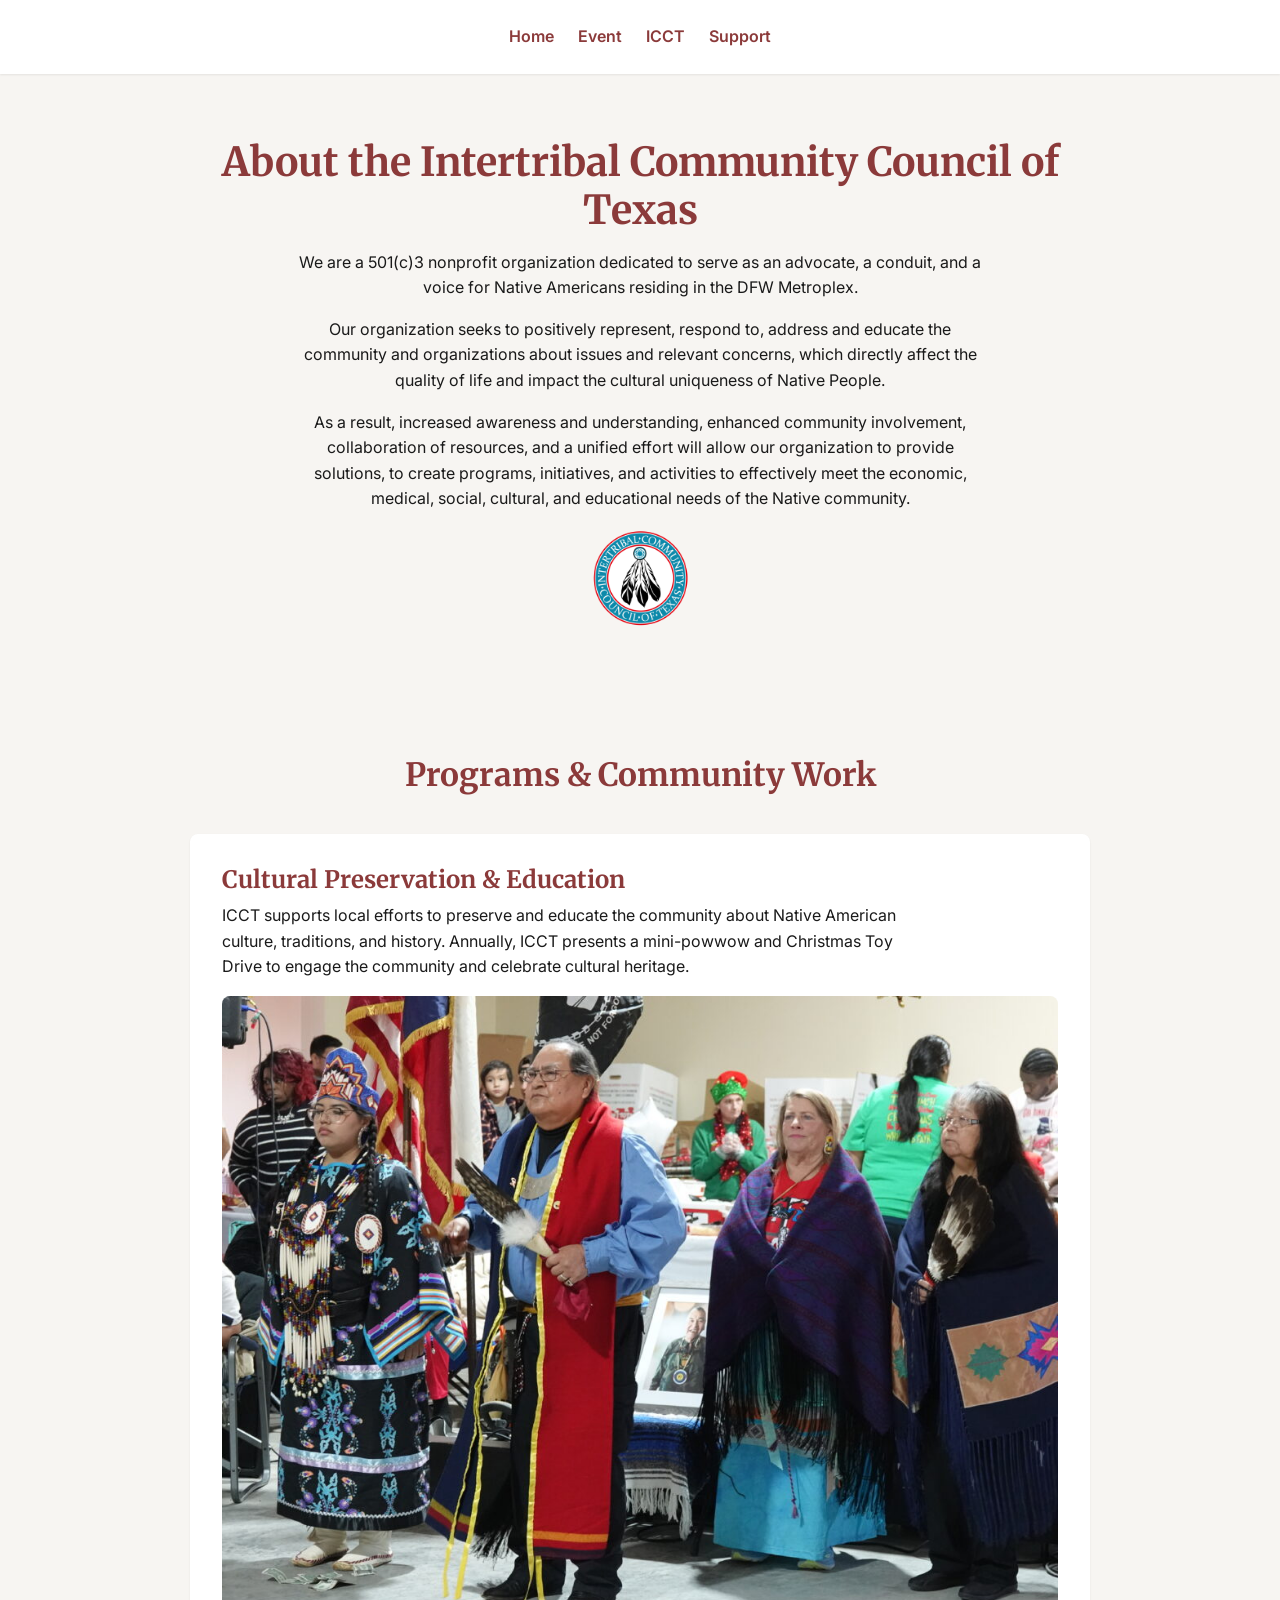
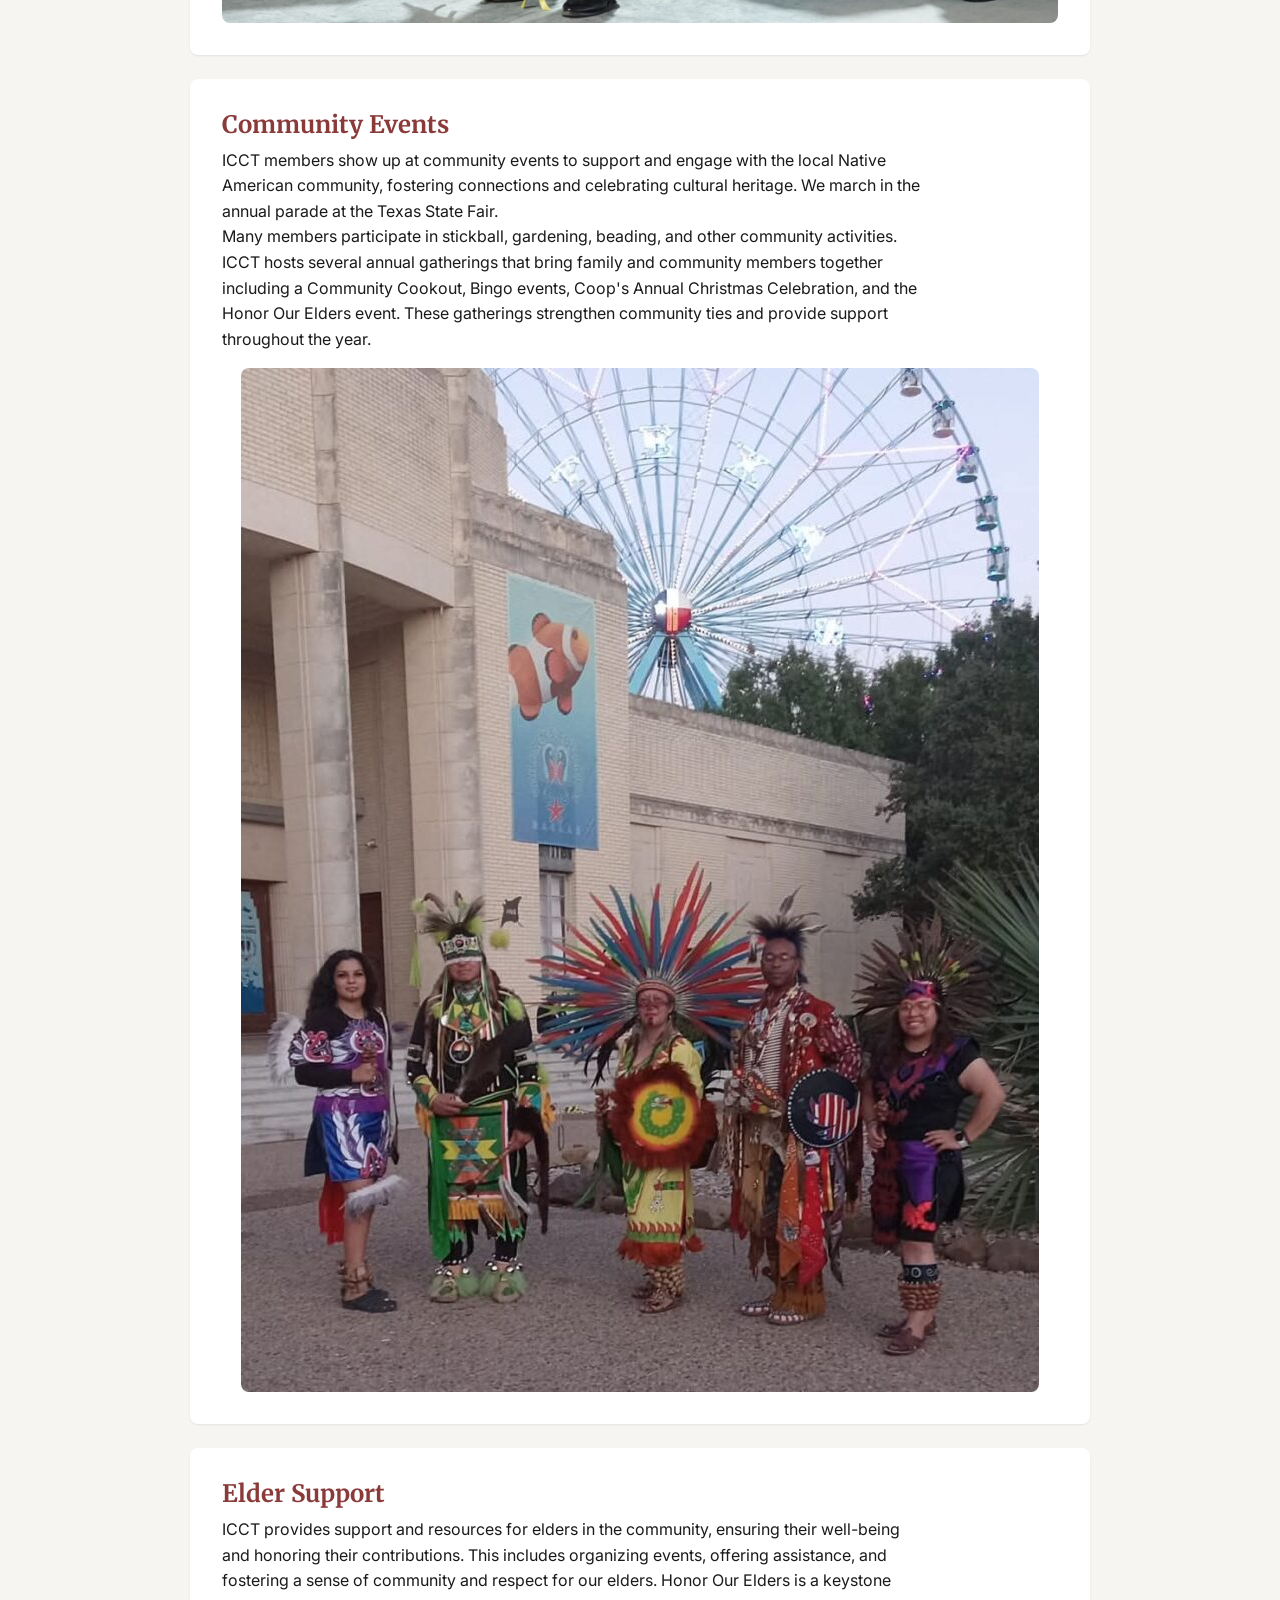
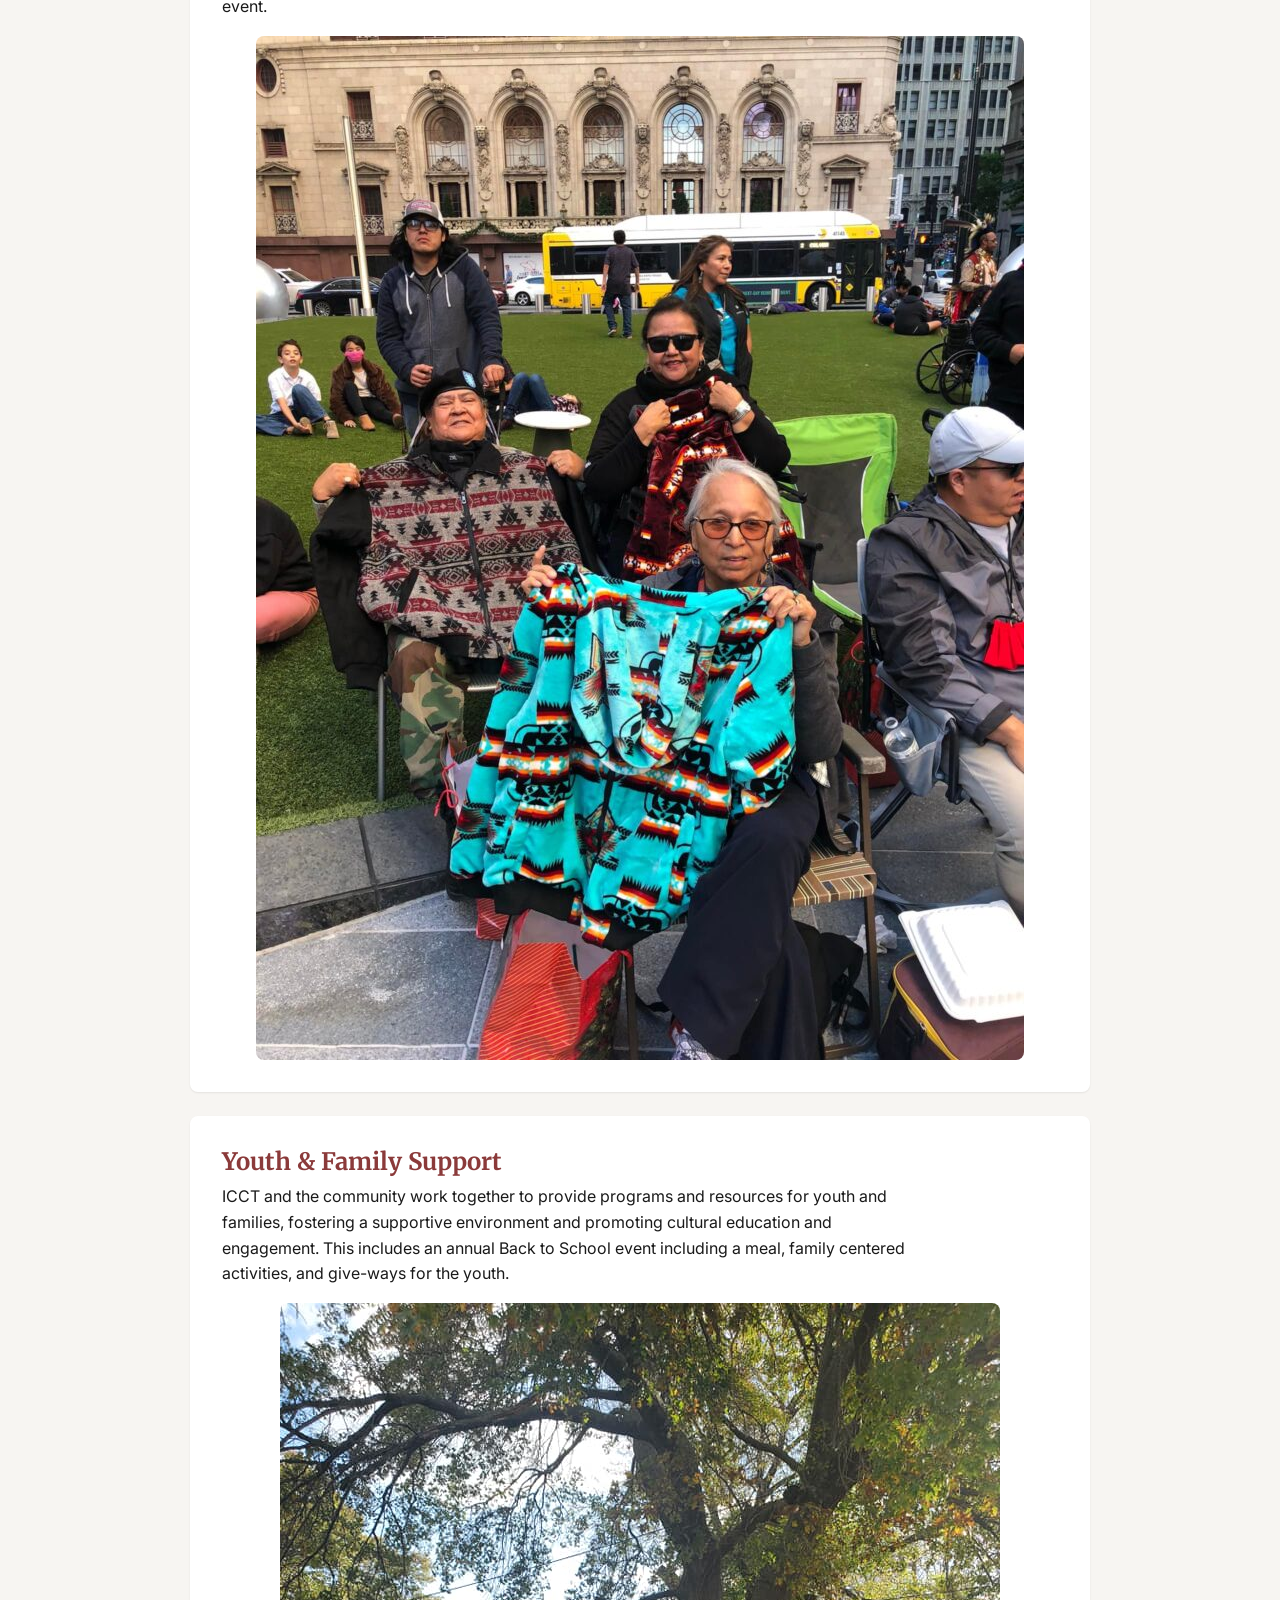
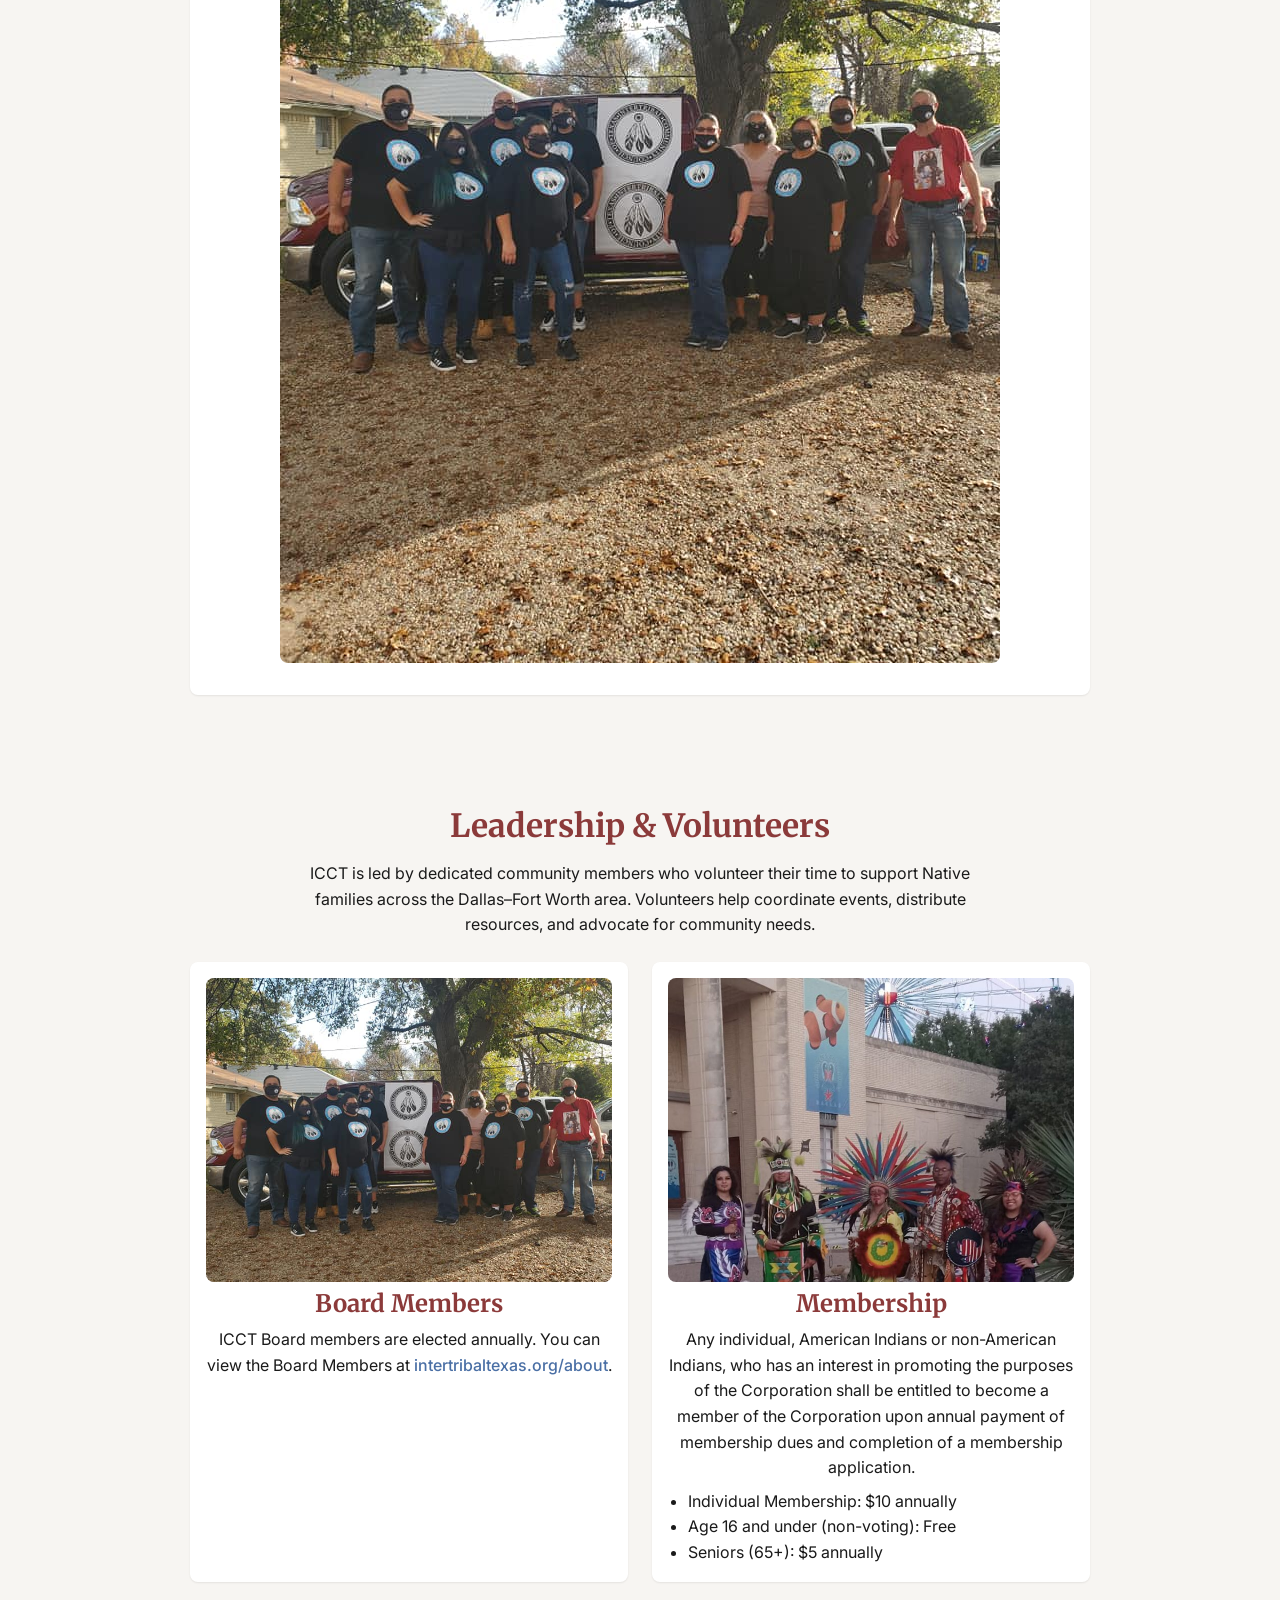
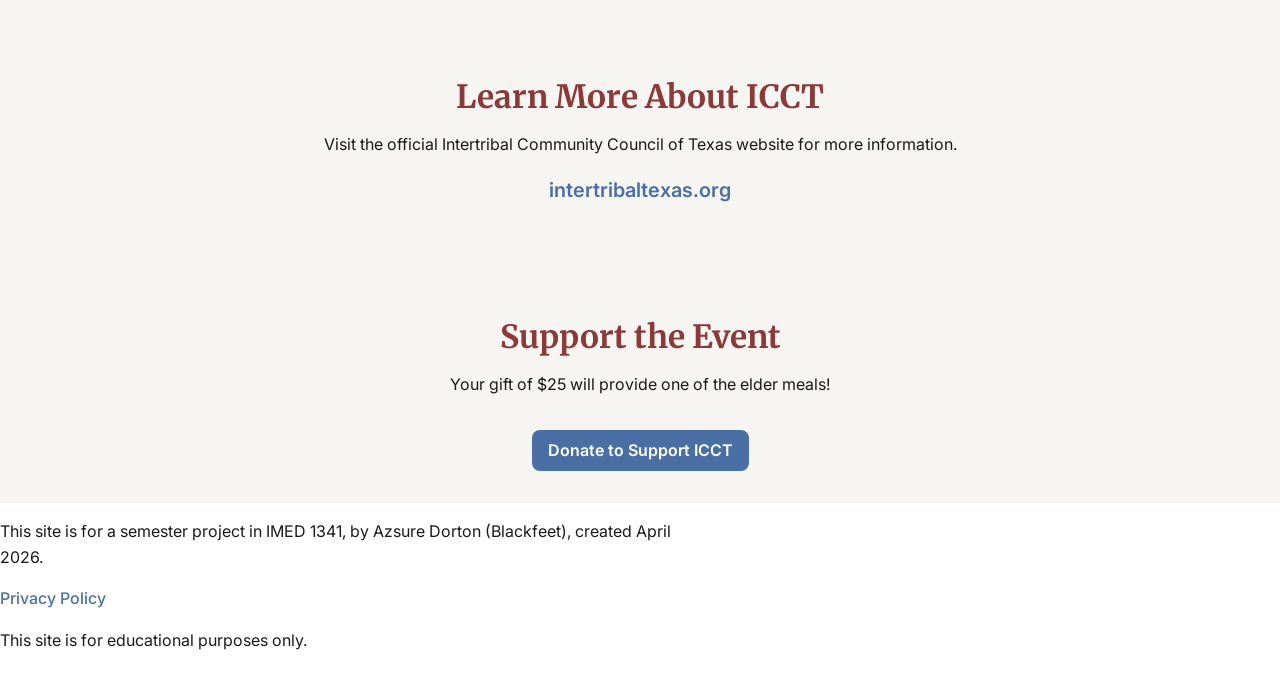
==== about.html @ c4eab3f7 "Add files via upload" ====
<!DOCTYPE html>
<html lang="en">
<head>
    <meta charset="UTF-8">
    <meta name="viewport" content="width=device-width, initial-scale=1.0">
    <title>About ICCT</title>
    <link rel="icon" type="image/png" href="LOGO.png">
    <link rel="preconnect" href="https://fonts.googleapis.com">
    <link rel="preconnect" href="https://fonts.gstatic.com" crossorigin>
    <link href="https://fonts.googleapis.com/css2?family=Inter:wght@400;500;600;700&family=Merriweather:wght@400;700&display=swap" rel="stylesheet">
    <link rel="stylesheet" href="CSS/base.css">
    <link rel="stylesheet" href="CSS/site.css">
</head>
<body>
    <header>
        <nav>
            <!-- Home | Event | ICCT | Support -->
            <ul>
                <li><a href="index.html">Home</a></li>
                <li><a href="event.html">Event</a></li>
                <li><a href="about.html">ICCT</a></li>
                <li><a href="https://intertribaltexas.org/donate-to-icct/" target="_blank" rel="noopener noreferrer">Support</a></li>
            </ul>
        </nav>
    </header>
    <main>
        <section id="mission" class="fade-in">
            <!-- ICCT mission statement -->
            <h1>About the Intertribal Community Council of Texas</h1>
            <p>We are a 501(c)3 nonprofit organization dedicated to serve as an advocate, a conduit, and a voice for Native Americans residing in the DFW Metroplex. <br> </p>

            <p>Our organization seeks to positively represent, respond to, address and educate the community and organizations about issues and relevant concerns, which directly affect the quality of life and impact the cultural uniqueness of Native People.<br></p>

            <p>As a result, increased awareness and understanding, enhanced community involvement, collaboration of resources, and a unified effort will allow our organization to provide solutions, to create programs, initiatives, and activities to effectively meet the economic, medical, social, cultural, and educational needs of the Native community.</p>

            <img src="LOGO.png" alt="Intertribal Community Council of Texas logo.">
        </section>

        <section id="programs" class="fade-in">
            <!-- brief history of ICCT -->
            <h2>Programs & Community Work</h2>

            <article>
                <h3>Cultural Preservation & Education</h3>
                <p>ICCT supports local efforts to preserve and educate the community about Native American culture, traditions, and history. Annually, ICCT presents a mini-powwow and Christmas Toy Drive to engage the community and celebrate cultural heritage.</p>
                <img src="Photos/powwow.jpg" alt="Powwow dancers performing in traditional regalia at a community event.">
            </article>

            <article>
                <h3>Community Events</h3>
                <p>ICCT members show up at community events to support and engage with the local Native American community, fostering connections and celebrating cultural heritage. We march in the annual parade at the Texas State Fair. <br>
                Many members participate in stickball, gardening, beading, and other community activities.<br>
                ICCT hosts several annual gatherings that bring family and community members together including a Community Cookout, Bingo events, Coop's Annual Christmas Celebration, and the Honor Our Elders event. These gatherings strengthen community ties and provide support throughout the year.</p>
                <img src="Photos/regalia.jpg" alt="ICCT community members wearing traditional regalia during a cultural celebration.">
            </article>

            <article>
                <h3>Elder Support</h3>
                <p>ICCT provides support and resources for elders in the community, ensuring their well-being and honoring their contributions. This includes organizing events, offering assistance, and fostering a sense of community and respect for our elders. Honor Our Elders is a keystone event.</p>
                <img src="Photos/blankers.jpg" alt="ICCT volunteer presenting gifts to an American Indian elder.">
            </article>

            <article>
                <h3>Youth & Family Support</h3>
                <p>ICCT and the community work together to provide programs and resources for youth and families, fostering a supportive environment and promoting cultural education and engagement. This includes an annual Back to School event including a meal, family centered activities, and give-ways for the youth.</p>
                <img src="Photos/volutneers.jpg" alt="ICCT members holding the Intertribal Community Council of Texas banner at a community event.">
            </article>

        </section>
        <section id="leadership" class="fade-in">
            <!-- statistics or stories about ICCT's impact -->
            <h2>Leadership & Volunteers</h2>
            <p>ICCT is led by dedicated community members who volunteer their time to support Native families across the Dallas–Fort Worth area. Volunteers help coordinate events, distribute resources, and advocate for community needs.</p>

            <div class="card-container">

                <article class="card">
                    <img src="Photos/volutneers.jpg" alt="ICCT volunteers wearing matching shirts while assisting at a community event.">
                    <h3>Board Members</h3>
                    <p>ICCT Board members are elected annually. You can view the Board Members at <a href="https://intertribaltexas.org/about/" target="_blank" rel="noopener noreferrer">intertribaltexas.org/about</a>.</p> 
                </article>

                <article class="card">
                    <img src="Photos/regalia.jpg" alt="ICCT community members wearing traditional regalia during a cultural celebration.">
                    <h3>Membership</h3>
                    <p>Any individual, American Indians or non-American Indians, who has an interest in promoting the purposes of the Corporation shall be entitled to become a member of the Corporation upon annual payment of membership dues and completion of a membership application. <br>  </p>
                    <ul>
                        <li>Individual Membership: $10 annually</li>
                        <li>Age 16 and under (non-voting): Free</li>
                        <li>Seniors (65+): $5 annually</li>
                    </ul>
              
                </article>

            </div>
        </section>

        <section id="external-link" class="fade-in">
            <!-- link to intertribaltexas.org -->
            <h2>Learn More About ICCT</h2>
            <p>Visit the official Intertribal Community Council of Texas website for more information.</p>
            <a href="https://intertribaltexas.org/" target="_blank" rel="noopener noreferrer">intertribaltexas.org</a>
        </section>

        <section id="support-cta" class="fade-in">
            <!-- donation reminder -->
            <h2>Support the Event</h2>
            <p>Your gift of $25 will provide one of the elder meals!</p>
            <a href="https://intertribaltexas.org/donate-to-icct/" target="_blank" rel="noopener noreferrer">Donate to Support ICCT</a>
        </section>
        
    </main>
    <footer>
        <p>This site is for a semester project in IMED 1341, by Azsure Dorton (Blackfeet), created April 2026.</p>
        <p><a href="privacy.html">Privacy Policy</a></p>
        <p>This site is for educational purposes only.</p>
    </footer>
</body>
</html>
---- CSS/base.css ----
/* ---------- CSS Reset (Modern + Minimal) ---------- */
*,
*::before,
*::after {
  margin: 0;
  padding: 0;
  box-sizing: border-box;
}

html {
  scroll-behavior: smooth;
}

body {
  font-family: var(--font-body);
  font-size: var(--text-base);
  color: var(--color-neutral-900);
  background-color: var(--color-neutral-100);
  line-height: 1.6;
}

/* ---------- Design Tokens ---------- */
:root {
  /* Colors */
  --color-primary: #8B3A3A;
  --color-secondary: #C57F4F;
  --color-neutral-900: #1A1A1A;
  --color-neutral-100: #F7F5F2;
  --color-accent: #4A6FA5;
  --color-success: #3C7A4C;

  /* Typography Scale */
  --text-xs: 0.75rem;
  --text-sm: 0.875rem;
  --text-base: 1rem;
  --text-lg: 1.25rem;
  --text-xl: 1.5rem;
  --text-2xl: 2rem;
  --text-3xl: 2.5rem;

  /* Fonts */
  --font-heading: "Merriweather", serif;
  --font-body: "Inter", sans-serif;
   /* --font-heading: "Lora", serif;
  --font-body: "Source Sans 3", sans-serif; */
   /* --font-heading: "Alegreya", serif;
  --font-body: "Montserrat", sans-serif; */

  /* Spacing Scale */
  --space-1: 0.25rem;
  --space-2: 0.5rem;
  --space-3: 1rem;
  --space-4: 1.5rem;
  --space-5: 2rem;
  --space-6: 3rem;

  /* Radius */
  --radius-sm: 4px;
  --radius-md: 8px;
  --radius-lg: 12px;

  /* Shadows */
  --shadow-sm: 0 1px 2px rgba(0, 0, 0, 0.08);
  --shadow-md: 0 2px 6px rgba(0, 0, 0, 0.12);
}

/* ---------- Typography Defaults ---------- */
h1, h2, h3, h4 {
  font-family: var(--font-heading);
  color: var(--color-primary);
  line-height: 1.2;
  margin-bottom: var(--space-3);
}

h1 {
  font-size: var(--text-3xl);
}

h2 {
  font-size: var(--text-2xl);
}

h3 {
  font-size: var(--text-xl);
}

p {
  margin-bottom: var(--space-3);
  max-width: 70ch;
}

/* ---------- Links ---------- */
a {
  color: var(--color-accent);
  text-decoration: none;
  font-weight: 500;
}

a:hover,
a:focus {
  text-decoration: underline;
}

/* ---------- Images ---------- */
img {
  max-width: 100%;
  height: auto;
  display: block;
  border-radius: var(--radius-md);
}

/* ---------- Buttons (Base Style) ---------- */
button,
a.button {
  display: inline-block;
  padding: var(--space-2) var(--space-3);
  background-color: var(--color-primary);
  color: white;
  border: none;
  border-radius: var(--radius-md);
  cursor: pointer;
  font-size: var(--text-base);
  font-weight: 600;
  text-align: center;
}

button:hover,
a.button:hover {
  background-color: var(--color-secondary);
}

/* ---------- Utility Classes ---------- */
.container {
  width: min(90%, 1200px);
  margin: 0 auto;
}

.text-center {
  text-align: center;
}

.mt-4 {
  margin-top: var(--space-4);
}

.mb-4 {
  margin-bottom: var(--space-4);
}
---- CSS/site.css ----
/* ---------- Global Layout ---------- */
section {
  padding: var(--space-5) 0;
}

main {
  width: min(92%, 1100px);
  margin: 0 auto;
}

main > section {
  width: 100%;
}

header,
footer {
  padding: var(--space-3) 0;
  background-color: white;
  box-shadow: var(--shadow-sm);
}

header {
  position: sticky;
  top: 0;
  z-index: 1000;
  background-color: white;
}

header img {
  max-height: 60px;
}

nav {
  width: min(92%, 1100px);
  margin: 0 auto;
}

nav ul {
  list-style: none;
  display: flex;
  flex-direction: row;
  flex-wrap: wrap;
  justify-content: center;
  gap: var(--space-2);
  padding: 0 var(--space-3);
  align-items: center;
}

nav a {
  font-weight: 600;
  color: var(--color-primary);
}

nav a:hover {
  color: var(--color-secondary);
}

/* ---------- Hero ---------- */
#hero {
  position: relative;
  overflow: hidden;
  text-align: center;
  padding: var(--space-6) var(--space-3);
  background-color: var(--color-neutral-100);
  background-image: radial-gradient(circle at top left, rgba(197, 127, 79, 0.18), transparent 38%), radial-gradient(circle at bottom right, rgba(139, 58, 58, 0.14), transparent 34%);
}

#hero h1 {
  font-size: var(--text-3xl);
  margin-bottom: var(--space-2);
}

#hero h2 {
  font-size: var(--text-xl);
  margin-bottom: var(--space-4);
  color: var(--color-secondary);
}

#hero p {
  margin-left: auto;
  margin-right: auto;
  text-align: center;
}

.hero-logo {
  width: min(42vw, 180px);
  margin: var(--space-5) auto 0;
  filter: drop-shadow(0 14px 24px rgba(26, 26, 26, 0.12));
  opacity: 0.92;
}

.hero-ctas {
  margin-top: var(--space-4);
  display: flex;
  flex-direction: column;
  gap: var(--space-2);
}

.hero-ctas a {
  display: inline-block;
  padding: var(--space-2) var(--space-3);
  background-color: var(--color-primary);
  color: white;
  border-radius: var(--radius-md);
  font-weight: 600;
}

.hero-ctas a:hover {
  background-color: var(--color-secondary);
}

.share-story {
  margin-top: var(--space-3);
}

.share-story button {
  min-width: 190px;
}

.share-status {
  margin: var(--space-2) auto 0;
  font-size: var(--text-sm);
  color: var(--color-primary);
  min-height: 1.5rem;
  text-align: center;
}

/* ---------- Cards ---------- */
.card-container {
  display: grid;
  gap: var(--space-4);
  margin-top: var(--space-4);
}

.card {
  background-color: white;
  padding: var(--space-3);
  border-radius: var(--radius-md);
  box-shadow: var(--shadow-sm);
  transition: transform 0.2s ease, box-shadow 0.2s ease;
  height: 100%;
}

.card:hover {
  transform: translateY(-4px);
  box-shadow: var(--shadow-md);
}

.card img {
  width: 100%;
  aspect-ratio: 4 / 3;
  object-fit: cover;
  margin-bottom: var(--space-2);
}

.card h3 {
  margin-bottom: var(--space-2);
}

.card p {
  margin-bottom: 0;
}

/* ---------- Buttons + Interactive ---------- */
button,
.button,
.hero-ctas a {
  display: inline-block;
  padding: var(--space-2) var(--space-3);
  background-color: var(--color-primary);
  color: white;
  border: none;
  border-radius: var(--radius-md);
  cursor: pointer;
  font-size: var(--text-base);
  font-weight: 600;
  text-align: center;
  transition: background-color 0.2s ease;
}

button:hover,
.button:hover,
.hero-ctas a:hover {
  background-color: var(--color-secondary);
}

details {
  background-color: white;
  border-radius: var(--radius-md);
  box-shadow: var(--shadow-sm);
  padding: var(--space-2) var(--space-3);
  margin-bottom: var(--space-3);
}

summary {
  cursor: pointer;
  font-weight: 600;
  color: var(--color-primary);
  font-size: var(--text-lg);
  outline: none;
}

details[open] summary {
  color: var(--color-secondary);
}

details p {
  margin-top: var(--space-2);
}

.modal[hidden] {
  display: none !important;
}

.modal {
  position: fixed;
  inset: 0;
  background-color: rgba(0, 0, 0, 0.55);
  display: flex;
  justify-content: center;
  align-items: center;
  padding: var(--space-3);
}

.modal-content {
  background-color: white;
  padding: var(--space-4);
  border-radius: var(--radius-lg);
  max-width: 600px;
  width: 100%;
  box-shadow: var(--shadow-md);
  position: relative;
}

.modal-content h3 {
  margin-bottom: var(--space-3);
}

.modal-close {
  position: absolute;
  top: 0.5rem;
  right: 0.5rem;
  width: 2rem;
  height: 2rem;
  border: none;
  border-radius: 999px;
  background: transparent;
  color: var(--color-primary);
  font-size: 1.5rem;
  line-height: 1;
  cursor: pointer;
  padding: 0;
}

.modal-close:hover,
.modal-close:focus {
  background-color: rgba(139, 58, 58, 0.12);
}

/* ---------- Quick Links + CTA ---------- */
#quick-links {
  margin-top: var(--space-6);
  text-align: center;
}

#quick-links ul {
  list-style: none;
  padding-left: 0;
  display: flex;
  flex-direction: column;
  gap: var(--space-2);
  max-width: 300px;
  margin: var(--space-3) auto;
}

#quick-links a {
  font-weight: 600;
  color: var(--color-accent);
}

#quick-links a:hover {
  text-decoration: underline;
}

#support-cta {
  text-align: center;
  margin-top: var(--space-6);
}

#support,
#support-cta a {
  display: inline-block;
  padding: var(--space-2) var(--space-3);
  background-color: var(--color-accent);
  color: white;
  border-radius: var(--radius-md);
  font-weight: 600;
  margin-top: var(--space-3);
}

#support:hover,
#support-cta a:hover {
  background-color: var(--color-secondary);
}

#fundraising-highlight {
  text-align: center;
  background-color: white;
  padding: var(--space-5) var(--space-3);
  border-radius: var(--radius-lg);
  box-shadow: var(--shadow-md);
}

#fundraising-highlight p {
  margin-left: auto;
  margin-right: auto;
  text-align: center;
}

#fundraising-highlight img {
  margin: var(--space-3) auto;
}

#fundraising-highlight a.button {
  margin-top: var(--space-3);
}

/* ---------- Utility ---------- */
.hidden {
  display: none !important;
}

.center {
  text-align: center;
}

.fade-in {
  opacity: 0;
  transform: translateY(10px);
  animation: fadeInUp 0.6s ease forwards;
}

@keyframes fadeInUp {
  to {
    opacity: 1;
    transform: translateY(0);
  }
}

/* ---------- Home Page ---------- */
#event-overview,
#fundraising-highlight,
#event-highlights,
#mission,
#leadership,
#external-link,
#support-cta,
#event-story,
#elder-spotlight,
#event-details {
  max-width: 900px;
  margin-left: auto;
  margin-right: auto;
}

#event-overview {
  text-align: center;
}

#event-overview p {
  margin-left: auto;
  margin-right: auto;
  text-align: center;
}

#event-overview img,
#fundraising-highlight img,
#event-highlights img {
  margin-top: var(--space-3);
  margin-bottom: var(--space-3);
}

#event-overview img {
  margin: var(--space-4) auto;
}

#event-highlights {
  margin-top: var(--space-6);
}

#event-highlights .card h3 {
  min-height: 2.6em;
}

/* ---------- Event Page ---------- */
#event-story {
  text-align: center;
  margin-top: var(--space-5);
}

#event-story p {
  margin-left: auto;
  margin-right: auto;
  text-align: center;
}

#event-story img {
  margin: var(--space-4) auto 0;
  max-width: 500px;
}

#elder-spotlight {
  margin-top: var(--space-4);
}

#elder-spotlight button {
  margin-top: var(--space-2);
}

#event-details {
  margin-top: var(--space-6);
  display: grid;
  gap: var(--space-4);
}

#event-details article {
  background-color: white;
  padding: var(--space-3);
  border-radius: var(--radius-md);
  box-shadow: var(--shadow-sm);
}

#event-details h3 {
  margin-bottom: var(--space-2);
}

#event-details img {
  margin: var(--space-3) auto 0;
  max-width: 420px;
}

/* ---------- About Page ---------- */
#mission {
  text-align: center;
  margin-top: var(--space-5);
}

#mission img {
  margin: var(--space-3) auto;
  max-width: 100px;
}

#mission p {
  margin-top: var(--space-3);
  margin-left: auto;
  margin-right: auto;
  text-align: center;
}

#programs {
  max-width: 900px;
  margin: var(--space-6) auto 0;
  display: grid;
  gap: var(--space-4);
}

#programs > h2 {
  text-align: center;
}

#programs article {
  background-color: white;
  padding: var(--space-4);
  border-radius: var(--radius-md);
  box-shadow: var(--shadow-sm);
}

#programs h3 {
  margin-bottom: var(--space-2);
}

#programs img {
  margin: var(--space-3) auto 0;
}

#programs .community-events-image {
  max-width: 260px;
  max-height: 190px;
  object-fit: cover;
}

#leadership {
  margin-top: var(--space-6);
  text-align: center;
}

#leadership > p,
#external-link p,
#support-cta p {
  margin-left: auto;
  margin-right: auto;
  text-align: center;
}

#leadership .card ul {
  margin-top: var(--space-2);
  padding-left: 1.25rem;
  list-style-position: outside;
  text-align: left;
}

#leadership .card li {
  text-align: left;
}

#leadership .card-container {
  grid-template-columns: repeat(2, 1fr);
}

#external-link {
  margin-top: var(--space-5);
  text-align: center;
}

#external-link a {
  font-size: var(--text-lg);
  font-weight: 600;
  color: var(--color-accent);
}

#external-link a:hover {
  text-decoration: underline;
}

/* ---------- Privacy Page ---------- */
#privacy-policy,
#image-credits {
  max-width: 760px;
  margin-left: auto;
  margin-right: auto;
  text-align: left;
}

#privacy-policy {
  margin-top: var(--space-5);
}

#privacy-policy p,
#image-credits p {
  font-size: var(--text-sm);
  line-height: 1.7;
  max-width: none;
}

#image-credits {
  margin-top: var(--space-4);
  padding-top: var(--space-3);
  border-top: 1px solid rgba(26, 26, 26, 0.12);
}

#image-credits h2 {
  font-size: var(--text-xl);
}

/* ---------- Responsive ---------- */
@media (min-width: 700px) {
  nav ul {
    flex-direction: row;
    justify-content: center;
    gap: var(--space-4);
  }

  .card-container {
    grid-template-columns: repeat(2, 1fr);
  }

  #hero {
    padding: var(--space-6) var(--space-3);
  }

  #programs article,
  #event-details article {
    padding: var(--space-5);
  }
}

@media (min-width: 1000px) {
  nav ul {
    padding: var(--space-2) 0;
  }

  #hero {
    padding: var(--space-6) 13rem var(--space-6) 0;
    max-width: 900px;
    margin: 0 auto;
    min-height: 480px;
    display: flex;
    flex-direction: column;
    justify-content: center;
    align-items: center;
  }

  .hero-ctas {
    flex-direction: row;
    justify-content: center;
  }

  .hero-logo {
    position: absolute;
    right: 2.75rem;
    bottom: 2.5rem;
    width: 210px;
    margin: 0;
    transform: rotate(-7deg);
    transform-origin: center;
  }

  .card-container {
    grid-template-columns: repeat(3, 1fr);
  }

  #leadership .card-container {
    grid-template-columns: repeat(2, 1fr);
  }
}

@media (max-width: 699px) {
  header {
    position: static;
  }

  main {
    width: min(94%, 100%);
  }

  section {
    padding: var(--space-4) 0;
  }

  #mission,
  #event-story,
  #quick-links,
  #leadership,
  #external-link,
  #support-cta,
  #hero {
    text-align: left;
  }

  #fundraising-highlight {
    text-align: center;
  }

  #fundraising-highlight p {
    margin-left: auto;
    margin-right: auto;
    text-align: center;
  }

  #event-overview {
    text-align: center;
  }

  #event-overview p {
    margin-left: auto;
    margin-right: auto;
    text-align: center;
  }

  #hero p {
    text-align: left;
  }

  .hero-ctas a,
  #support,
  #support-cta a {
    width: 100%;
  }

  .share-story button {
    width: 100%;
  }

  #leadership .card-container {
    grid-template-columns: 1fr;
  }
}
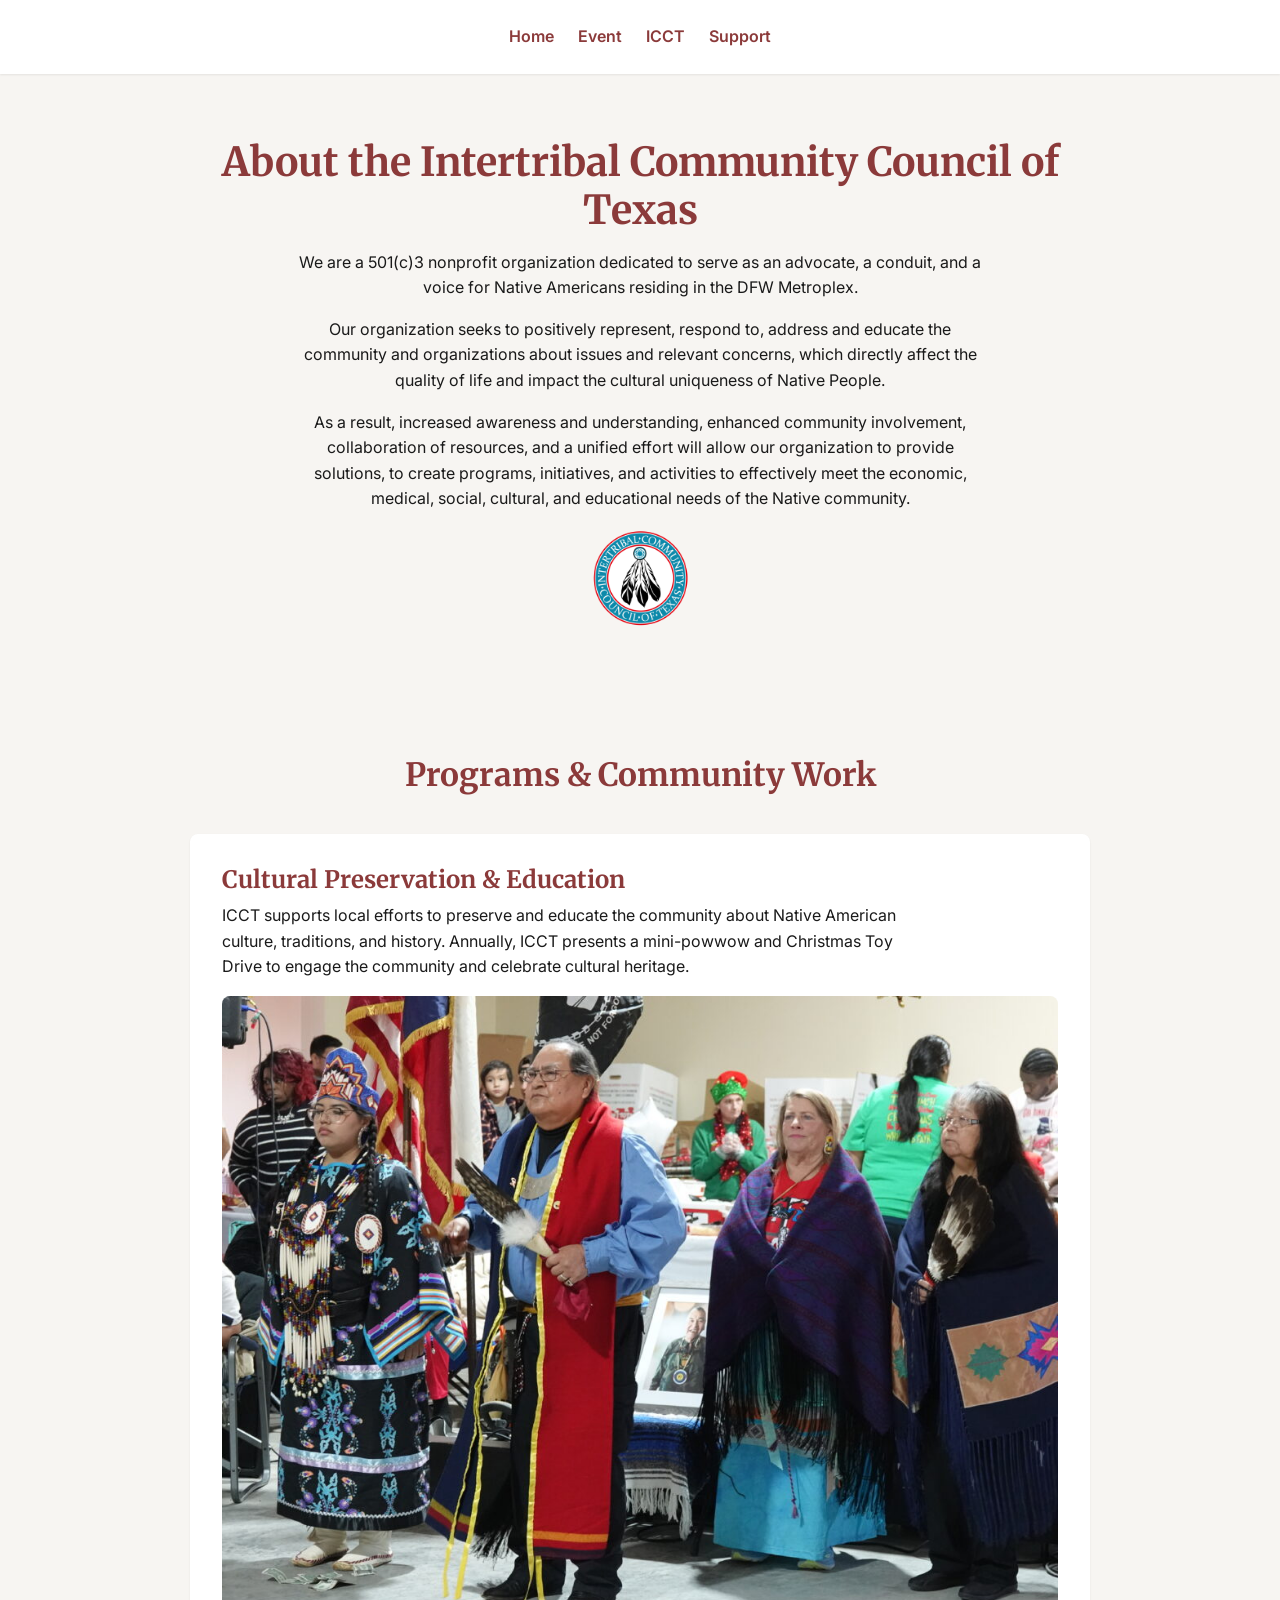
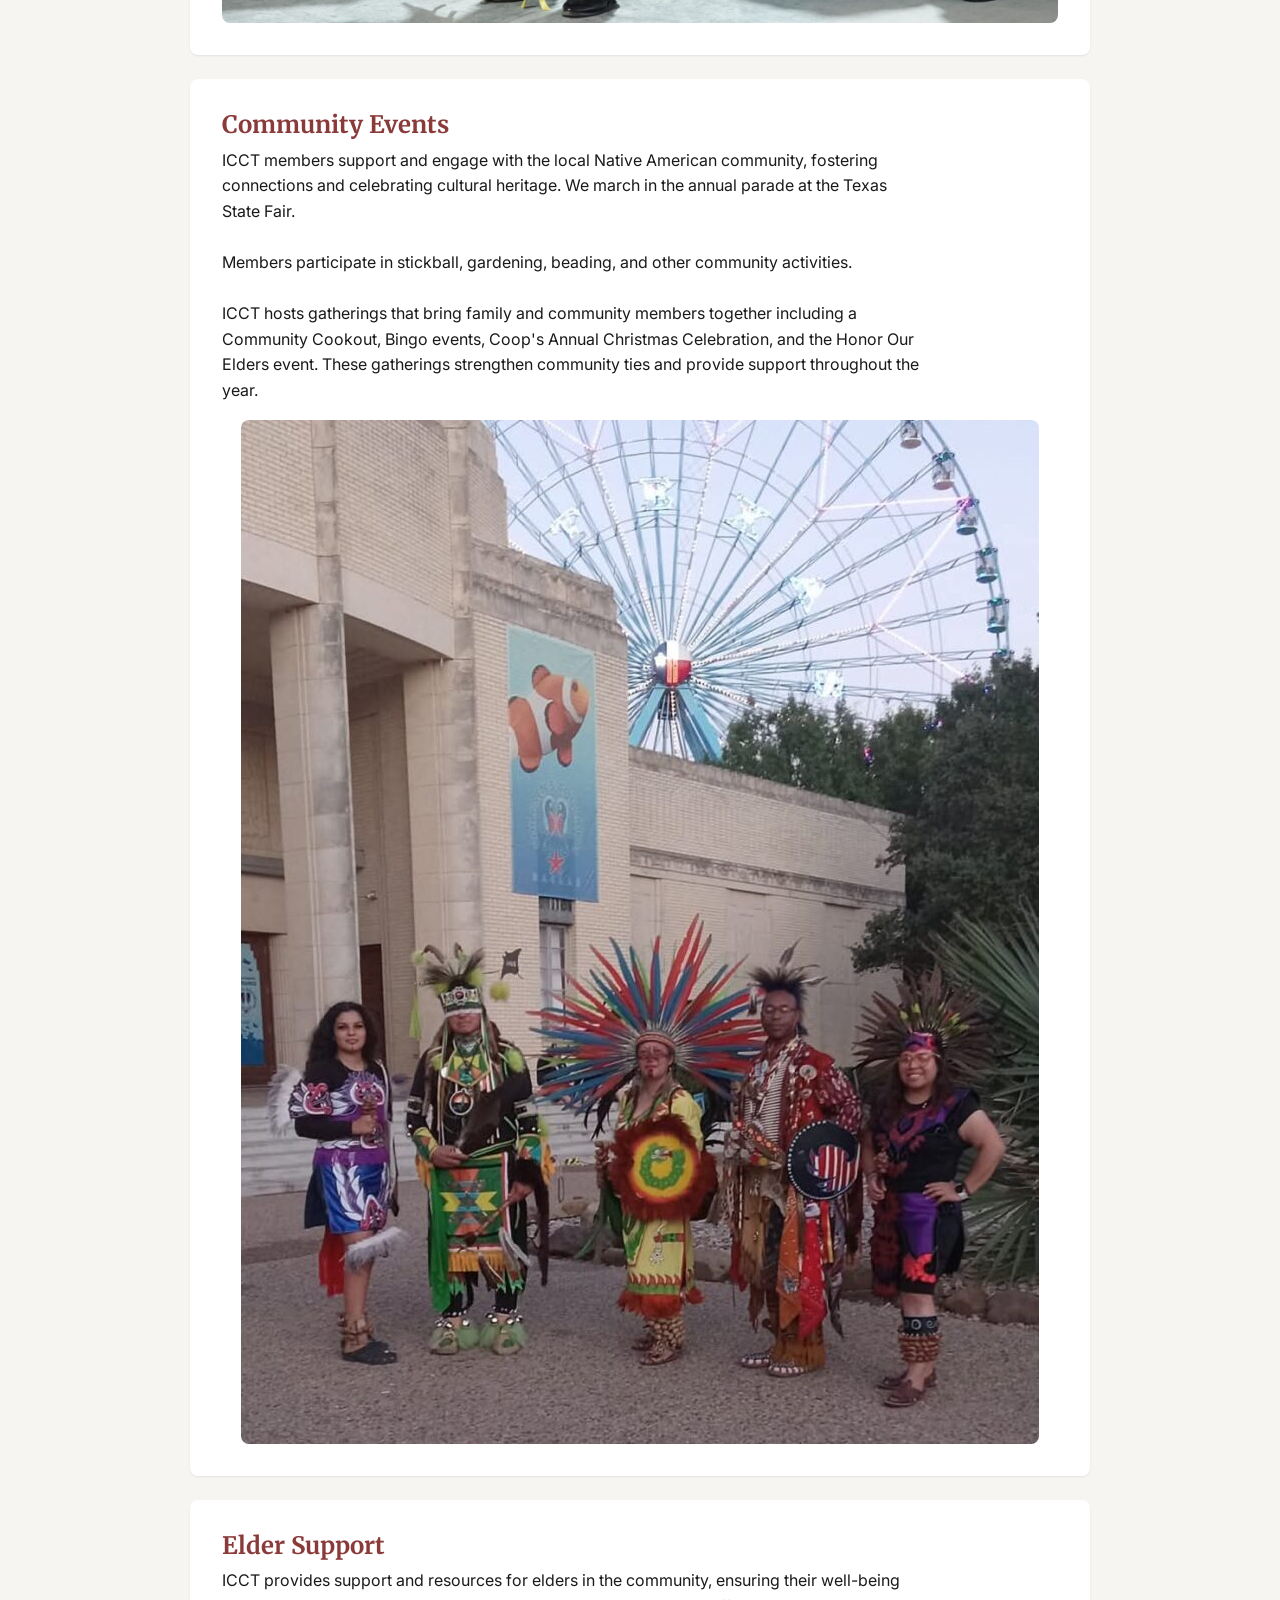
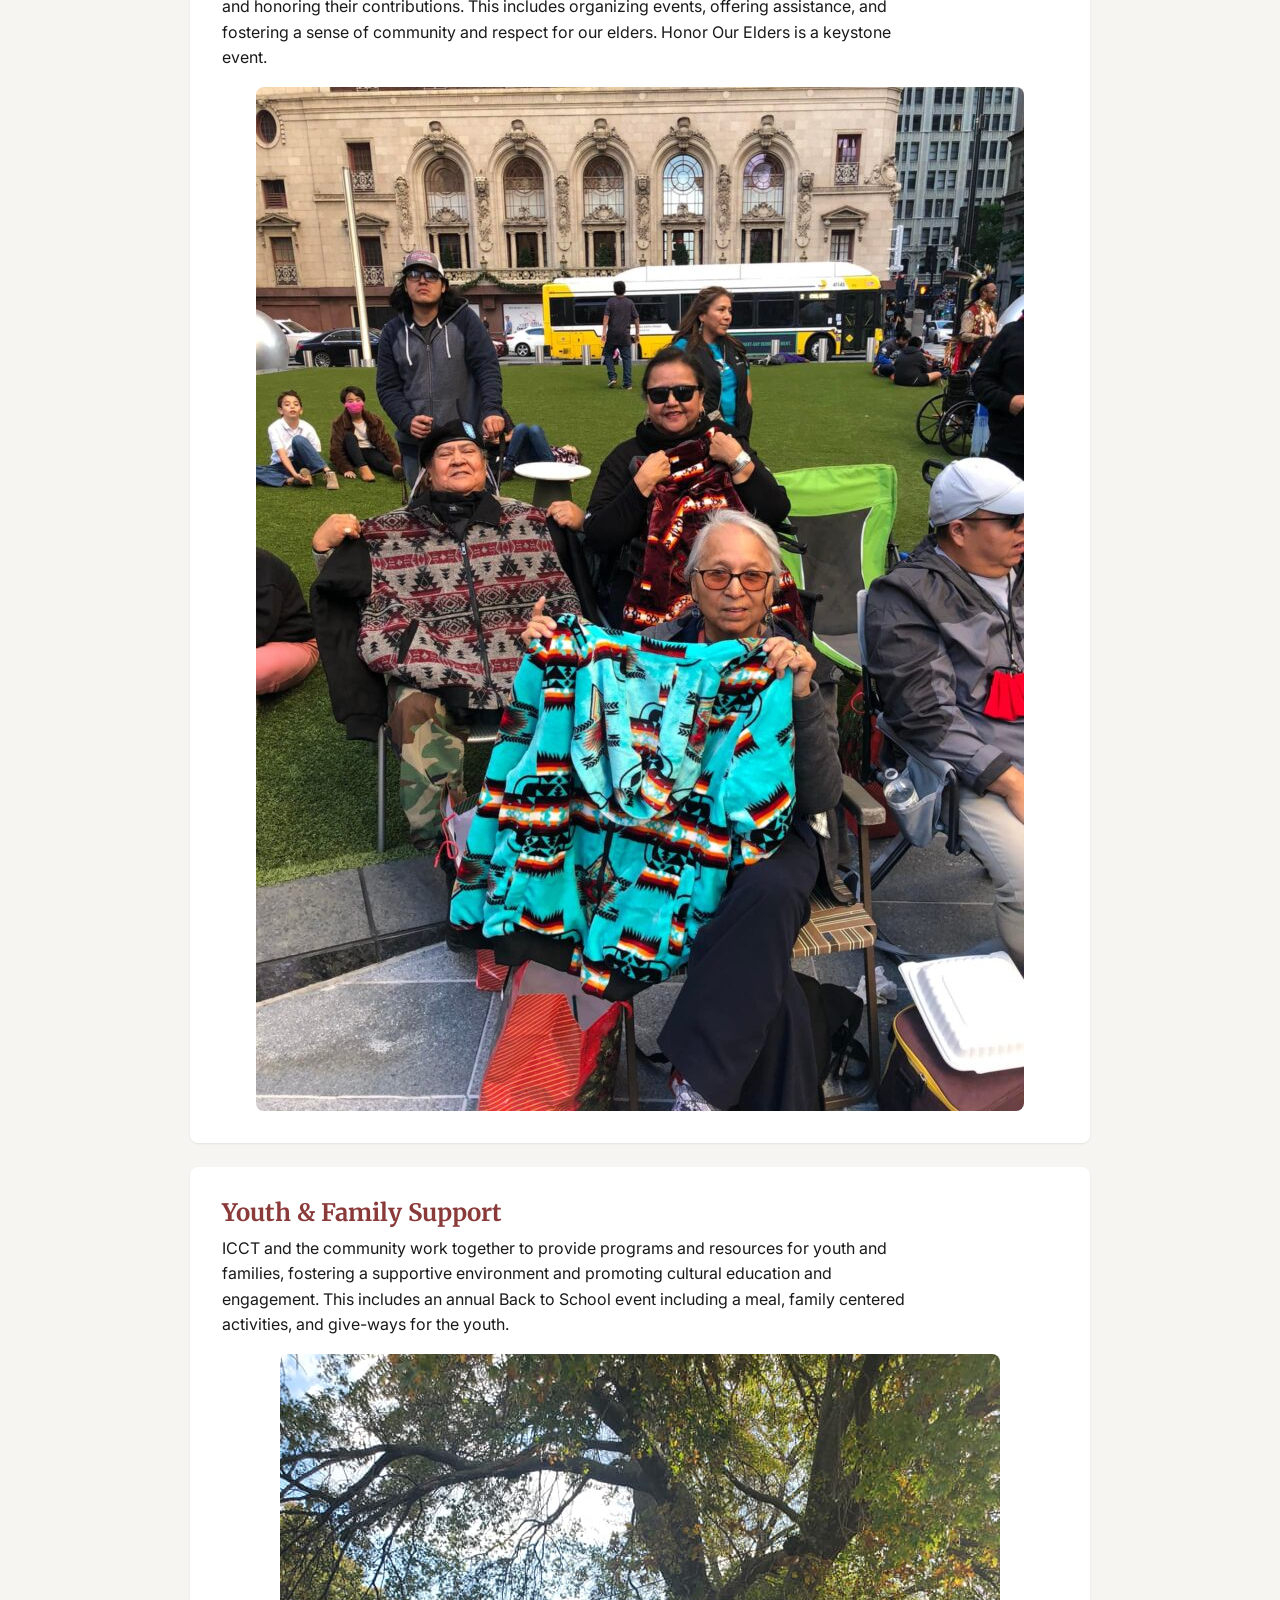
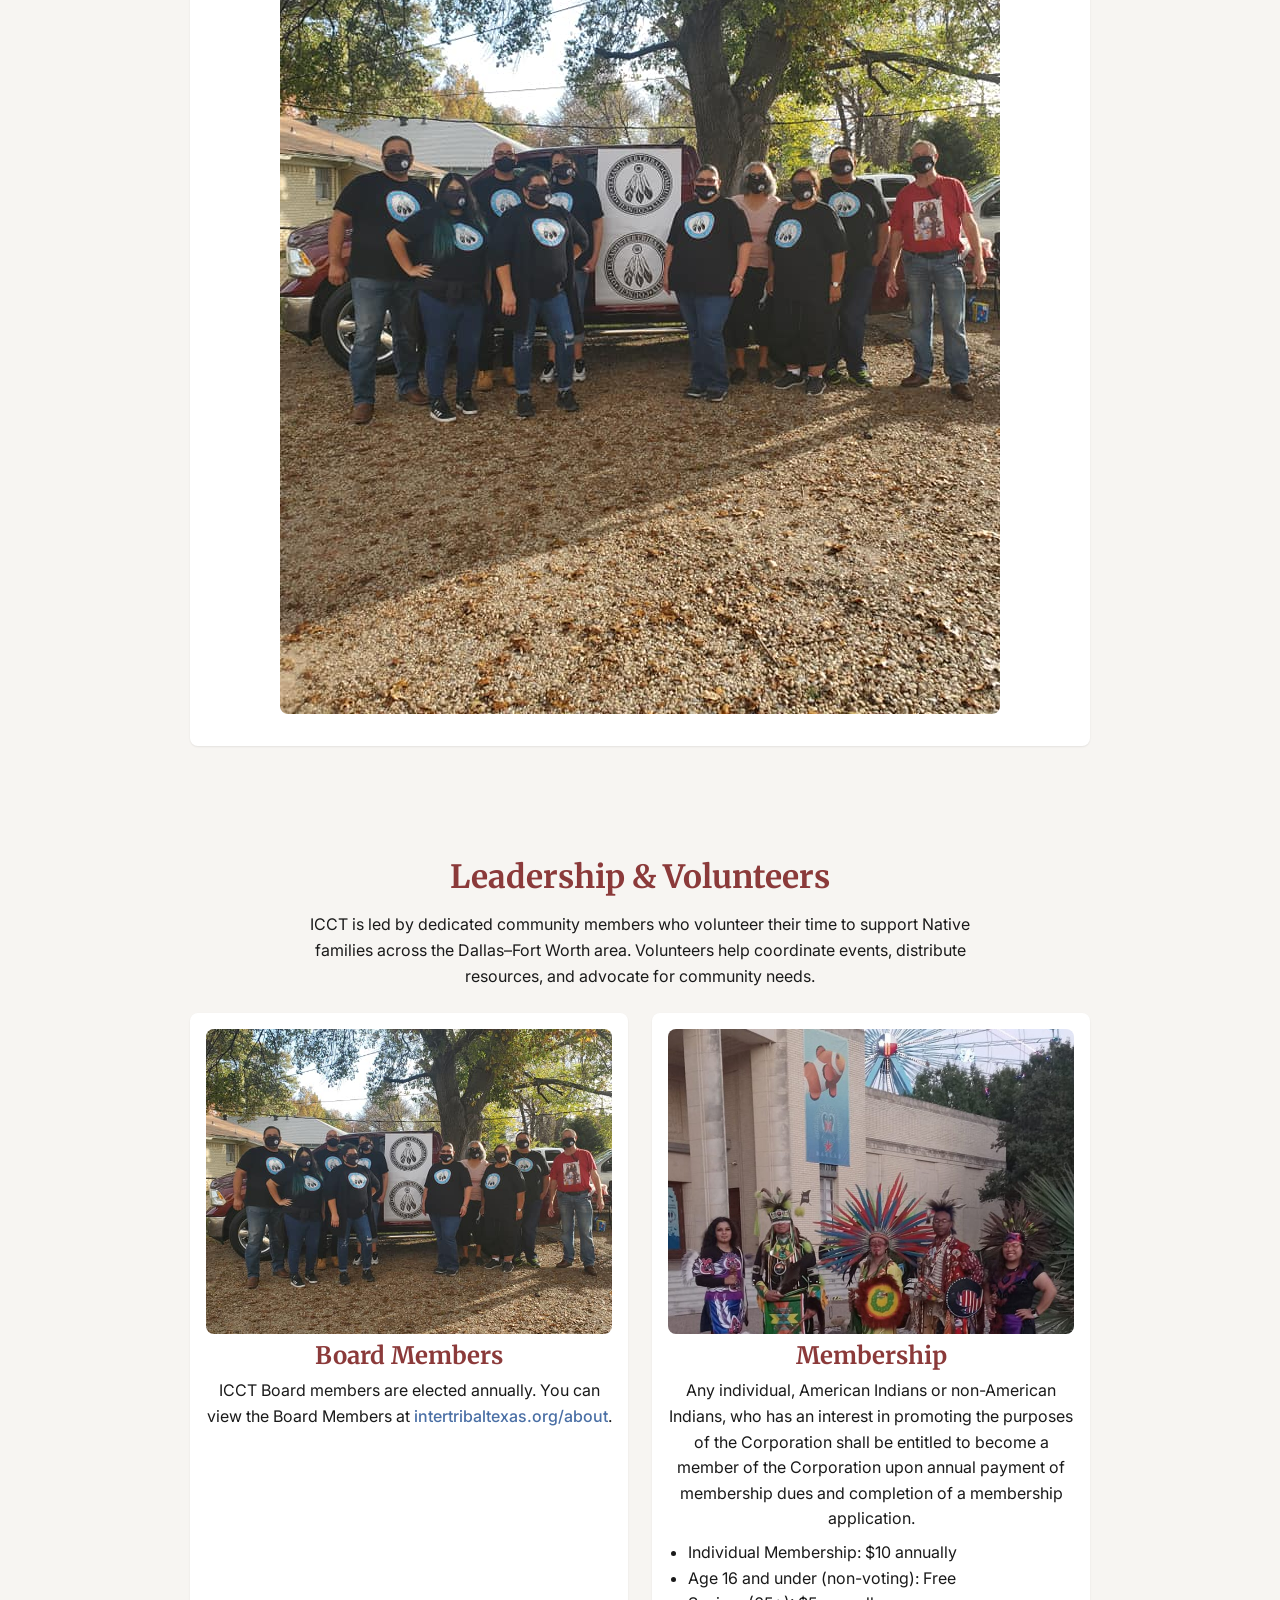
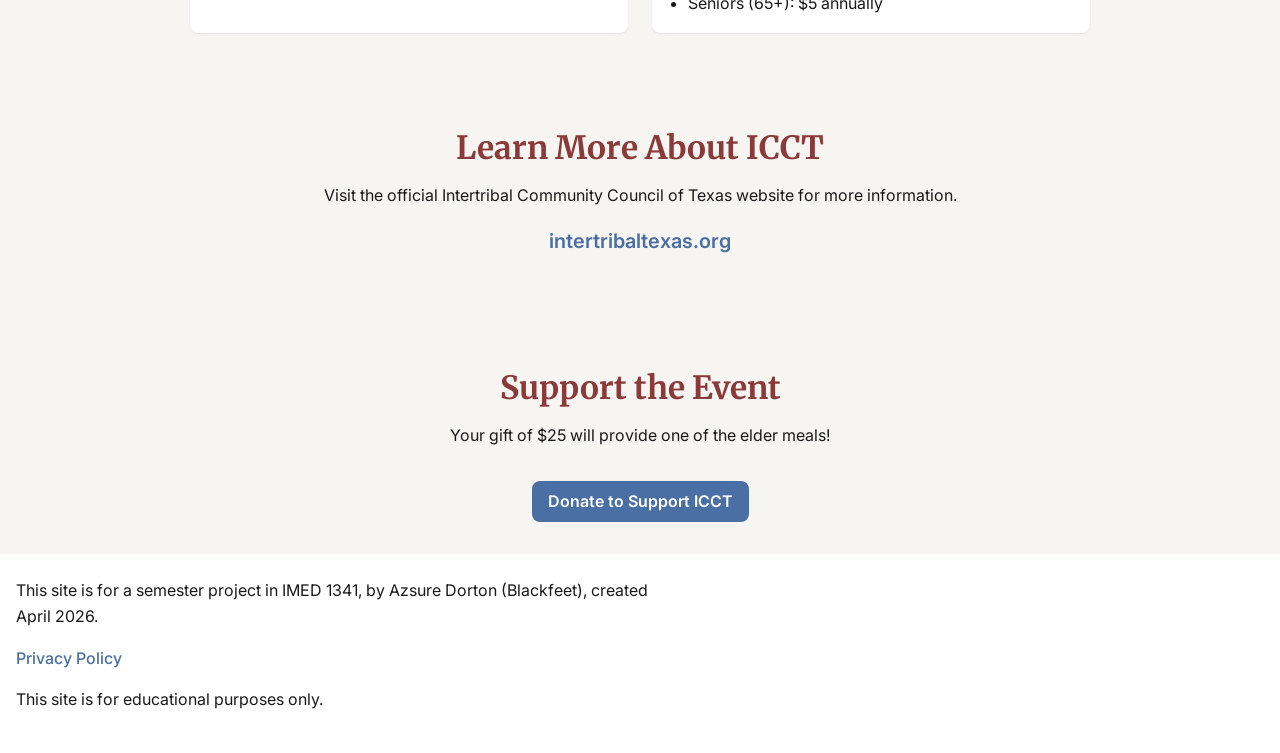
==== commit 70934707: "Add files via upload" ====
--- a/about.html
+++ b/about.html
@@ -48,9 +48,9 @@
 
             <article>
                 <h3>Community Events</h3>
-                <p>ICCT members show up at community events to support and engage with the local Native American community, fostering connections and celebrating cultural heritage. We march in the annual parade at the Texas State Fair. <br>
-                Many members participate in stickball, gardening, beading, and other community activities.<br>
-                ICCT hosts several annual gatherings that bring family and community members together including a Community Cookout, Bingo events, Coop's Annual Christmas Celebration, and the Honor Our Elders event. These gatherings strengthen community ties and provide support throughout the year.</p>
+                <p>ICCT members support and engage with the local Native American community, fostering connections and celebrating cultural heritage. We march in the annual parade at the Texas State Fair. <br><br>
+                Members participate in stickball, gardening, beading, and other community activities.<br><br>
+                ICCT hosts gatherings that bring family and community members together including a Community Cookout, Bingo events, Coop's Annual Christmas Celebration, and the Honor Our Elders event. These gatherings strengthen community ties and provide support throughout the year.</p>
                 <img src="Photos/regalia.jpg" alt="ICCT community members wearing traditional regalia during a cultural celebration.">
             </article>
 
@@ -68,7 +68,7 @@
 
         </section>
         <section id="leadership" class="fade-in">
-            <!-- statistics or stories about ICCT's impact -->
+            <!-- ICCT leadership -->
             <h2>Leadership & Volunteers</h2>
             <p>ICCT is led by dedicated community members who volunteer their time to support Native families across the Dallas–Fort Worth area. Volunteers help coordinate events, distribute resources, and advocate for community needs.</p>
 
--- a/CSS/base.css
+++ b/CSS/base.css
@@ -1,6 +1,6 @@
 
 
-/* ---------- CSS Reset (Modern + Minimal) ---------- */
+/* CSS Reset (Modern + Minimal) */
 *,
 *::before,
 *::after {
@@ -21,7 +21,7 @@
   line-height: 1.6;
 }
 
-/* ---------- Design Tokens ---------- */
+/*  Design Tokens  */
 :root {
   /* Colors */
   --color-primary: #8B3A3A;
@@ -66,7 +66,7 @@
   --shadow-md: 0 2px 6px rgba(0, 0, 0, 0.12);
 }
 
-/* ---------- Typography Defaults ---------- */
+/* Typography Defaults  */
 h1, h2, h3, h4 {
   font-family: var(--font-heading);
   color: var(--color-primary);
@@ -91,7 +91,7 @@
   max-width: 70ch;
 }
 
-/* ---------- Links ---------- */
+/* Links  */
 a {
   color: var(--color-accent);
   text-decoration: none;
@@ -103,7 +103,7 @@
   text-decoration: underline;
 }
 
-/* ---------- Images ---------- */
+/*  Images  */
 img {
   max-width: 100%;
   height: auto;
@@ -111,7 +111,7 @@
   border-radius: var(--radius-md);
 }
 
-/* ---------- Buttons (Base Style) ---------- */
+/* Buttons  */
 button,
 a.button {
   display: inline-block;
@@ -131,7 +131,7 @@
   background-color: var(--color-secondary);
 }
 
-/* ---------- Utility Classes ---------- */
+/* Utility Classes  */
 .container {
   width: min(90%, 1200px);
   margin: 0 auto;
--- a/CSS/site.css
+++ b/CSS/site.css
@@ -1,4 +1,4 @@
-/* ---------- Global Layout ---------- */
+/*  Global Layout  */
 section {
   padding: var(--space-5) 0;
 }
@@ -12,8 +12,7 @@
   width: 100%;
 }
 
-header,
-footer {
+header {
   padding: var(--space-3) 0;
   background-color: white;
   box-shadow: var(--shadow-sm);
@@ -55,7 +54,7 @@
   color: var(--color-secondary);
 }
 
-/* ---------- Hero ---------- */
+/*  Hero  */
 #hero {
   position: relative;
   overflow: hidden;
@@ -125,7 +124,7 @@
   text-align: center;
 }
 
-/* ---------- Cards ---------- */
+/*  Cards  */
 .card-container {
   display: grid;
   gap: var(--space-4);
@@ -161,7 +160,7 @@
   margin-bottom: 0;
 }
 
-/* ---------- Buttons + Interactive ---------- */
+/*  Buttons and Interactive */
 button,
 .button,
 .hero-ctas a {
@@ -257,7 +256,7 @@
   background-color: rgba(139, 58, 58, 0.12);
 }
 
-/* ---------- Quick Links + CTA ---------- */
+/*  Quick Links and CTA */
 #quick-links {
   margin-top: var(--space-6);
   text-align: center;
@@ -325,7 +324,7 @@
   margin-top: var(--space-3);
 }
 
-/* ---------- Utility ---------- */
+/*  Utility  */
 .hidden {
   display: none !important;
 }
@@ -347,7 +346,7 @@
   }
 }
 
-/* ---------- Home Page ---------- */
+/*  Home Page  */
 #event-overview,
 #fundraising-highlight,
 #event-highlights,
@@ -392,7 +391,7 @@
   min-height: 2.6em;
 }
 
-/* ---------- Event Page ---------- */
+/*  Event Page  */
 #event-story {
   text-align: center;
   margin-top: var(--space-5);
@@ -439,7 +438,7 @@
   max-width: 420px;
 }
 
-/* ---------- About Page ---------- */
+/*  About Page  */
 #mission {
   text-align: center;
   margin-top: var(--space-5);
@@ -532,7 +531,7 @@
   text-decoration: underline;
 }
 
-/* ---------- Privacy Page ---------- */
+/*  Privacy Page  */
 #privacy-policy,
 #image-credits {
   max-width: 760px;
@@ -562,7 +561,7 @@
   font-size: var(--text-xl);
 }
 
-/* ---------- Responsive ---------- */
+/*  Responsive  */
 @media (min-width: 700px) {
   nav ul {
     flex-direction: row;
@@ -681,7 +680,27 @@
     width: 100%;
   }
 
+  #event-details article {
+    min-width: 0;
+    padding: var(--space-3);
+  }
+
+  #event-details p {
+    max-width: 100%;
+    overflow-wrap: break-word;
+  }
+
   #leadership .card-container {
     grid-template-columns: 1fr;
   }
+}
+
+footer {
+  padding: var(--space-4) 0;
+  background-color: white;
+  box-shadow: var(--shadow-sm);
+}
+
+footer p {
+  padding: 0 var(--space-3);
 }
